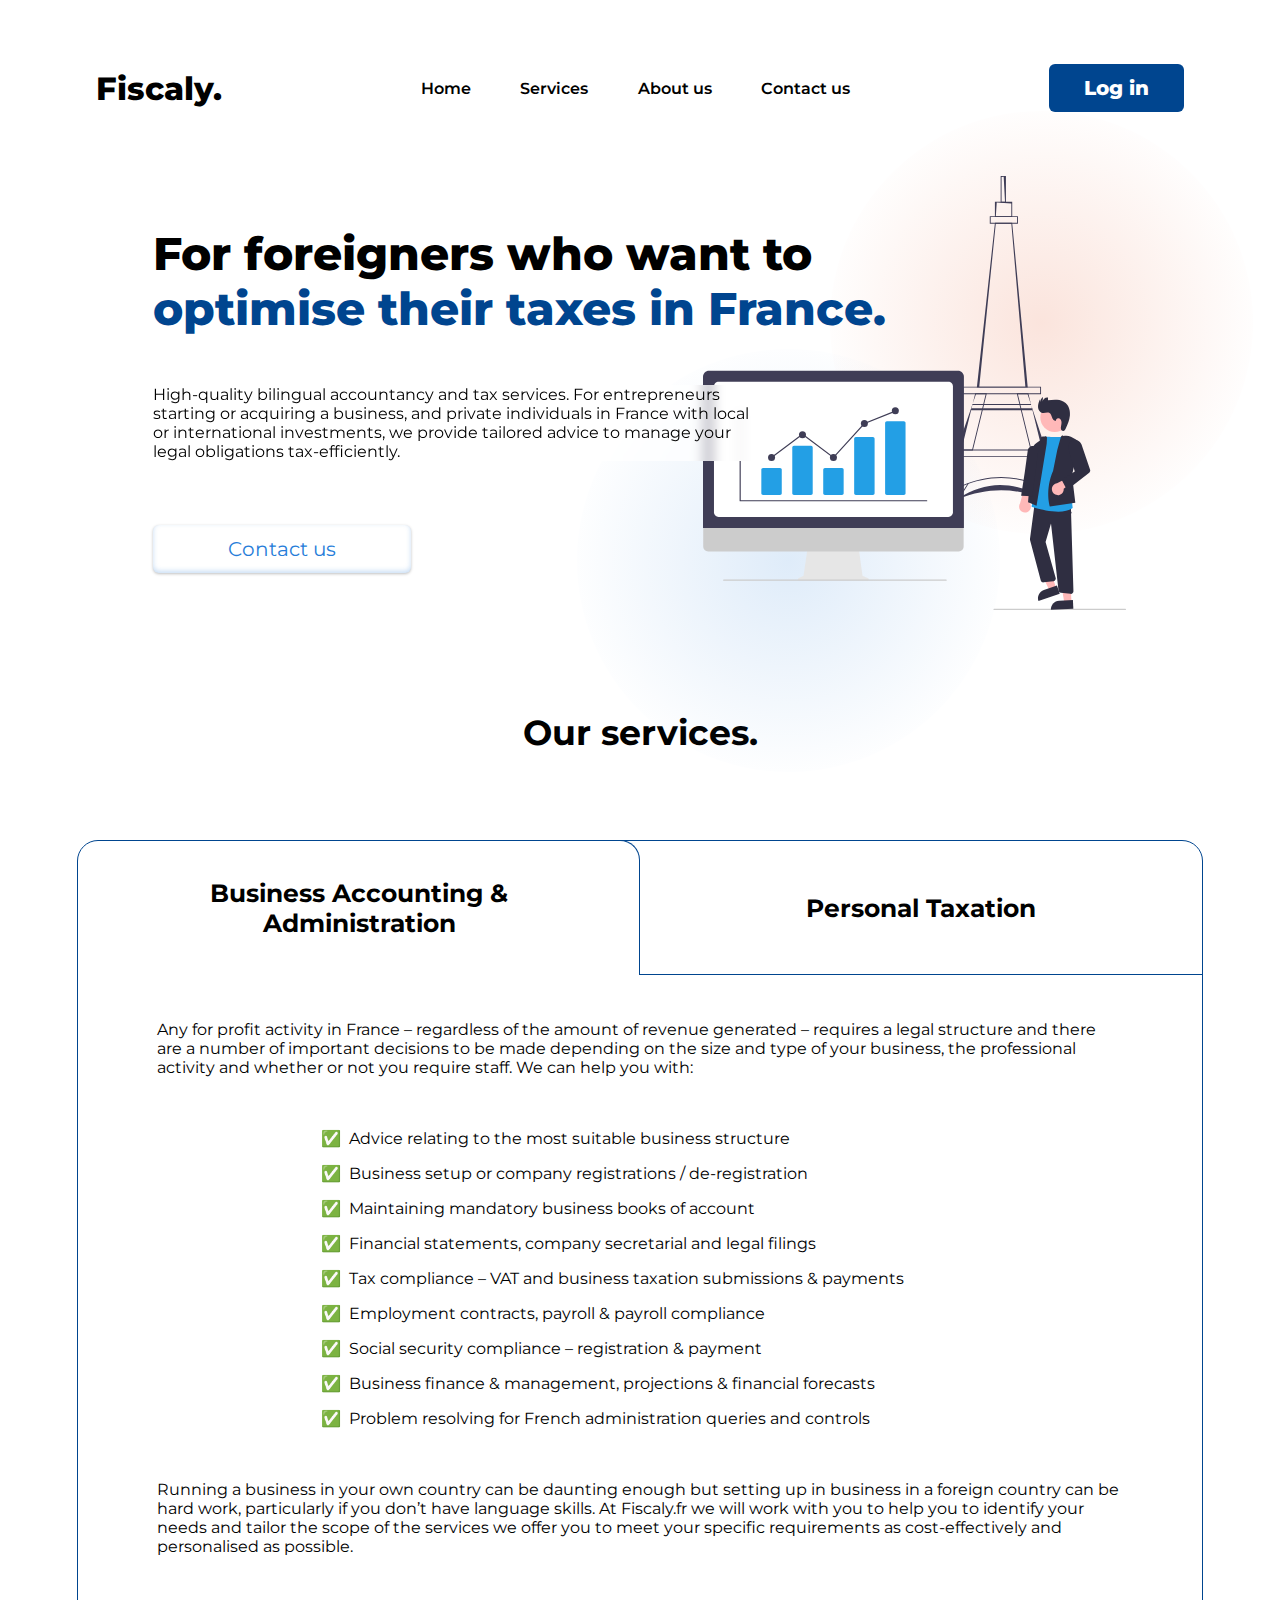
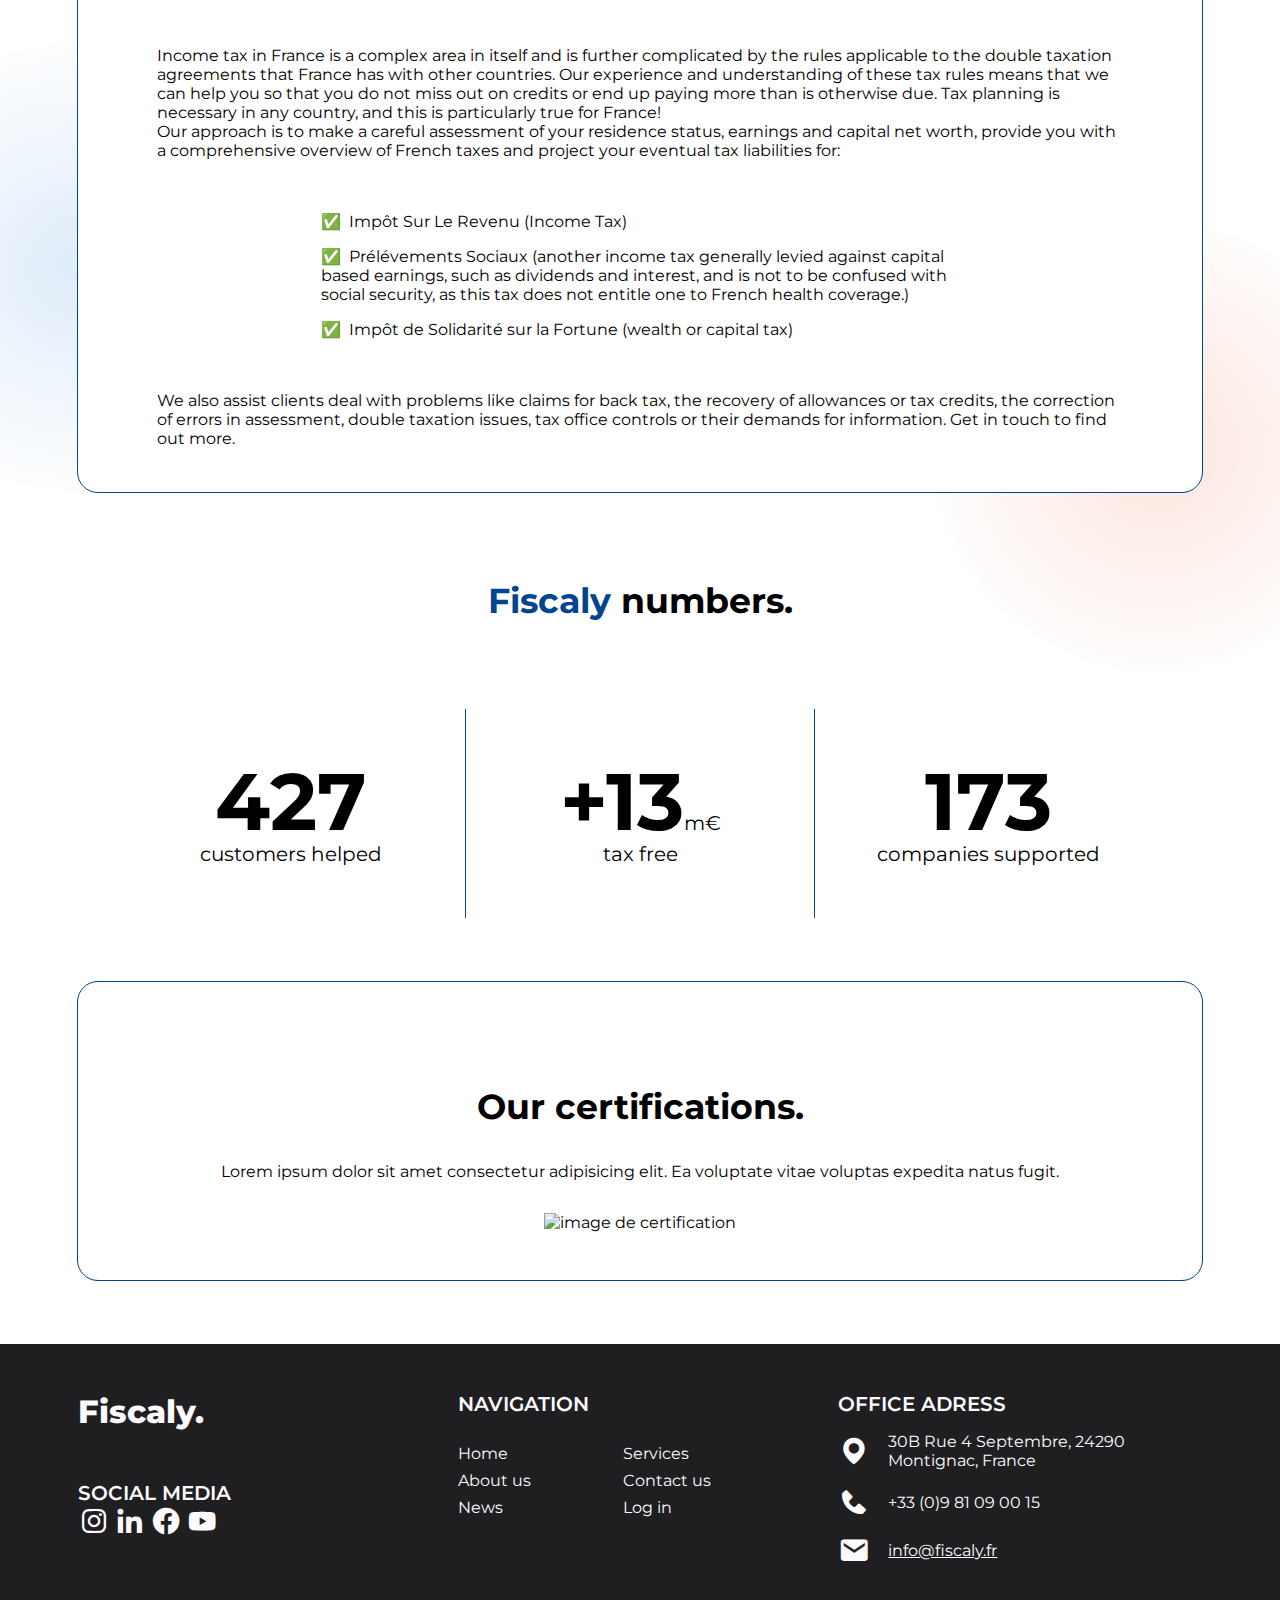
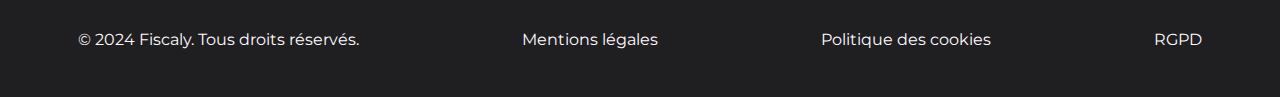
==== index.html @ f1f5fb37 "Initial commit" ====
<!DOCTYPE html>
<html lang='en'>

<head>
  <meta charset='UTF-8'>
  <meta http-equiv='X-UA-Compatible' content='IE=edge'>
  <meta name='viewport' content='width=device-width, initial-scale=1.0'>
  <title>Fiscaly — Optimise your taxes in France</title>
  <meta name='description' content='High-quality bilingual accountancy and tax services. For entrepreneurs starting or acquiring a business, and
          private individuals in France with local or international investments, we provide tailored advice to manage
          your legal obligations tax-efficiently.'>
  <link rel='stylesheet' href='font.css' />
  <link rel='stylesheet' href='style.css' />
  <!-- <link rel='shortcut icon' type='image/png' href='' /> -->
  <script src='script.js' defer></script>
  <!-- Icons -->
  <link href='https://unpkg.com/boxicons@2.1.1/css/boxicons.min.css' rel='stylesheet'>
</head>

<body>
  <header>
    <nav class="nav-main">
      <p class="nav__logo logo"><a href="#">Fiscaly.</a></p>
      <ul class="nav-main__list">
        <li><a href="#home" class="nav-main__link">Home</a></li>
        <li><a href="#" class="nav-main__link">Services</a></li>
        <li><a href="#" class="nav-main__link">About&nbsp;us</a></li>
        <li><a href="#" class="nav-main__link">Contact&nbsp;us</a></li>
      </ul>
      <p class="nav__login"><a href="#">Log&nbsp;in</a></p>
    </nav>
  </header>
  <main>
    <section class="hero-section section-padding-l" id="home">
      <div class="content-cont">
        <h1>For foreigners who want to <span class="color-accent">optimise their taxes in France.</span></h1>
        <p>High-quality bilingual accountancy and tax services. For entrepreneurs starting or acquiring a business, and
          private individuals in France with local or international investments, we provide tailored advice to manage
          your legal obligations tax-efficiently.</p>
        <a href="#" class="cta-button">Contact us</a>
      </div>
      <div class="hero-img-cont"><img src="images/hero-image.svg" alt="personnage"></div>
    </section>
    <section class="section-padding-s" id="services">
      <h2>Our services.</h2>
      <div class="services">
        <div class="tabs">
          <h3 class="active">Business Accounting & Administration</h3>
          <h3>Personal Taxation</h3>
        </div>
        <div class="content" data-tab="accounting">
          <p>Any for profit activity in France – regardless of the amount of revenue generated – requires a legal
            structure and there are a number of important decisions to be made depending on the size and type of your
            business, the professional activity and whether or not you require staff. We can help you with:</p>
          <ul>
            <li>Advice relating to the most suitable business structure</li>
            <li>Business setup or company registrations / de-registration</li>
            <li>Maintaining mandatory business books of account</li>
            <li>Financial statements, company secretarial and legal filings</li>
            <li>Tax compliance – VAT and business taxation submissions & payments</li>
            <li>Employment contracts, payroll & payroll compliance</li>
            <li>Social security compliance – registration & payment</li>
            <li>Business finance & management, projections & financial forecasts</li>
            <li>Problem resolving for French administration queries and controls</li>
          </ul>
          <p>Running a business in your own country can be daunting enough but setting up in business in a foreign
            country can be hard work, particularly if you don’t have language skills. At Fiscaly.fr we will work with
            you to help you to identify your needs and tailor the scope of the services we offer you to meet your
            specific requirements as cost-effectively and personalised as possible.</p>
        </div>
        <div class="content" data-tab="taxation">
          <p>Income tax in France is a complex area in itself and is further complicated by the rules applicable to the
            double taxation agreements that France has with other countries. Our experience and understanding of these
            tax rules means that we can help you so that you do not miss out on credits or end up paying more than is
            otherwise due. Tax planning is necessary in any country, and this is particularly true for France!</p>
          <p>Our approach is to make a careful assessment of your residence status, earnings and capital net worth,
            provide you with
            a comprehensive overview of French taxes and project your eventual tax liabilities for:</p>
          <ul>
            <li>Impôt Sur Le Revenu (Income Tax)</li>
            <li>Prélévements Sociaux (another income tax generally levied against capital based earnings, such as
              dividends and
              interest, and is not to be confused with social security, as this tax does not entitle one to French
              health coverage.)</li>
            <li>Impôt de Solidarité sur la Fortune (wealth or capital tax)</li>
          </ul>
          <p>We also assist clients deal with problems like claims for back tax, the recovery of allowances or tax
            credits, the correction of errors in assessment, double taxation issues, tax office controls or their
            demands for information. Get in touch to find out more.</p>
        </div>
      </div>
    </section>
    <section class="section-padding-m numbers">
      <h2><span class="color-accent">Fiscaly</span> numbers.</h2>
      <div class="content">
        <div>
          <p><span class="large">427</span><br>customers helped</p>
        </div>
        <div>
          <p><span class="large">+13</span>m€<br>tax free</p>
        </div>
        <div>
          <p><span class="large">173</span><br>companies supported</p>
        </div>
      </div>
    </section>
    <section class="certifications">
      <h2>Our certifications.</h2>
      <p>Lorem ipsum dolor sit amet consectetur adipisicing elit. Ea voluptate vitae voluptas expedita natus fugit.</p>
      <img src="" alt="image de certification">
    </section>
  </main>
  <footer class="section-padding-s">
    <div class="footer-content">
      <div>
        <p class="logo">Fiscaly.</p>
        <div>
          <h4 class="uppercase">Social Media</h4>
          <a href="#"><i class='bx bxl-instagram'></i></a>
          <a href="#"><i class='bx bxl-linkedin'></i></a>
          <a href="#"><i class='bx bxl-facebook-circle'></i></a>
          <a href="#"><i class='bx bxl-youtube'></i></a>
        </div>
      </div>
      <div>
        <h4 class="uppercase">Navigation</h4>
        <div class="footer-links-cont">
          <p><a href="#">Home</a></p>
          <p><a href="#">Services</a></p>
          <p><a href="#">About us</a></p>
          <p><a href="#">Contact us</a></p>
          <p><a href="#">News</a></p>
          <p><a href="#">Log in</a></p>
        </div>
      </div>
      <div>
        <h4 class="uppercase">Office adress</h4>
        <div class="item-cont">
          <i class='bx bxs-map'></i>
          <p>30B Rue 4 Septembre, 24290 Montignac, France</p>
        </div>
        <div class="item-cont">
          <i class='bx bxs-phone'></i>
          <p>+33 (0)9 81 09 00 15</p>
        </div>
        <div class="item-cont">
          <i class='bx bxs-envelope'></i>
          <p class="underline"><a href="mailto:info@fiscaly.fr">info@fiscaly.fr</a></p>
        </div>
      </div>
    </div>
    <div class="legal">
      <p>&copy; 2024 Fiscaly. Tous droits réservés.</p>
      <p><a href="#">Mentions légales</a></p>
      <p><a href="#">Politique des cookies</a></p>
      <p><a href="#">RGPD</a></p>
    </div>
  </footer>
</body>

</html>
---- font.css ----
@font-face {
	font-family: "Montserrat";
	src: url("font/Montserrat/Montserrat-100.ttf");
	font-weight: 100;
}
@font-face {
	font-family: "Montserrat";
	src: url("font/Montserrat/Montserrat-200.ttf");
	font-weight: 200;
}
@font-face {
	font-family: "Montserrat";
	src: url("font/Montserrat/Montserrat-300.ttf");
	font-weight: 300;
}
@font-face {
	font-family: "Montserrat";
	src: url("font/Montserrat/Montserrat-400.ttf");
	font-weight: 400; /* Regular */
}

@font-face {
	font-family: "Montserrat";
	src: url("font/Montserrat/Montserrat-500.ttf");
	font-weight: 500; /* Medium */
}

@font-face {
	font-family: "Montserrat";
	src: url("font/Montserrat/Montserrat-600.ttf");
	font-weight: 600; /* SemiBold */
}

@font-face {
	font-family: "Montserrat";
	src: url("font/Montserrat/Montserrat-700.ttf");
	font-weight: 700; /* Bold */
}

@font-face {
	font-family: "Montserrat";
	src: url("font/Montserrat/Montserrat-800.ttf");
	font-weight: 800; /* ExtraBold */
}

@font-face {
	font-family: "Montserrat";
	src: url("font/Montserrat/Montserrat-900.ttf");
	font-weight: 900; /* Black */
}
---- style.css ----
@charset "UTF-8";
:root {
  --color-primary: #ffffff;
  --color-accent: hwb(211 0% 44%);
  --color-accent-light: hsl(211, 70%, 50%);
  --fs-xxl: clamp(2.4rem, 1.9946rem + 1.7297vw, 2.85rem);
  --fs-xl: clamp(1.5rem, 1.2213rem + 1.1892vw, 2.1875rem);
  --fs-l: clamp(1.25rem, 1.1233rem + 0.5405vw, 1.5625rem);
  --fs-m: clamp(1.125rem, 1.0743rem + 0.2162vw, 1.25rem);
  --fs-text: 1rem;
  --font-stack: "Montserrat", system-ui, -apple-system, BlinkMacSystemFont,
  	"Segoe UI", Roboto, Oxygen, Ubuntu, Cantarell, "Open Sans", "Helvetica Neue",
  	sans-serif;
}

*,
*::before,
*::after {
  box-sizing: border-box;
  margin: 0;
  padding: 0;
}

html {
  scroll-behavior: smooth;
  color-scheme: light;
}

body {
  font-family: var(--font-stack);
}

img,
svg {
  max-width: 100%;
}

ul {
  list-style-type: none;
}

a {
  color: currentColor;
  text-decoration: none;
}

.hidden {
  display: none;
}

.uppercase {
  text-transform: uppercase;
}

.underline {
  text-decoration: underline;
}

.bold {
  font-weight: bold;
}

.italic {
  font-style: italic;
}

.color-accent {
  color: var(--color-accent);
}

.section-padding-s {
  /* padding-inline: 6%; */
  padding-inline: clamp(1.25rem, -0.4rem + 6.6vw, 5.375rem);
}

.section-padding-m {
  /* padding-inline: 9%; */
  padding-inline: clamp(1.5rem, -1.15rem + 10.6vw, 8.125rem);
}

.section-padding-l {
  /* padding-inline: 12%; */
  padding-inline: clamp(1.75rem, -1.8rem + 14.2vw, 10rem);
}

.cta-button {
  display: inline-block;
  text-align: center;
  font-size: var(--fs-text);
  padding: 0.5em 1.6em;
  border-radius: 10px;
  cursor: pointer;
}
.cta-button:is(:hover, :focus-visible) {
  text-decoration: underline;
}

section p {
  font-size: var(--fs-text);
}

.logo {
  font-family: var(--font-stack);
  font-weight: 800;
  font-size: 2rem;
}

/* Navbar */
.nav-main {
  display: flex;
  justify-content: space-between;
  align-items: center;
  font-size: 2rem;
  gap: 1em;
  padding: 4rem 6rem;
}

.nav-main > :is(.nav__logo, .nav__login) {
  flex: 0;
  font-weight: 800;
}

.nav-main__list {
  display: flex;
  justify-content: space-around;
  align-items: center;
  list-style: none;
  font-size: 1rem;
  font-weight: 600;
  gap: clamp(0rem, 4vw - 2.5rem, 2rem);
}

.nav-main__link {
  padding: 0.6em 1.2em;
  cursor: pointer;
}

.nav__login {
  display: flex;
  cursor: pointer;
}

.nav__login a {
  font-size: 1.25rem;
  background: var(--color-accent);
  color: #ffffff;
  border-radius: 6px;
  padding: 0.6em 1.75em;
}

@media (width < 992px) {
  .nav-main,
  .nav-main__list {
    flex-direction: column;
  }
}
/* Hero section */
.hero-section {
  position: relative;
  isolation: isolate;
  padding-block: clamp(3rem, 4vmax, 4rem);
}

.hero-section h1 {
  font-size: var(--fs-xxl);
  line-height: 1.2em;
  font-weight: 800;
  max-width: 25ch;
}

.hero-section p {
  font-size: var(--fs-text);
  margin-block: 3em 4em;
  max-width: 55ch;
  background-color: rgba(255, 255, 255, 0.7);
  backdrop-filter: blur(6px);
  border-radius: 4px;
}

.hero-section .cta-button {
  color: var(--color-accent-light);
  font-size: 1.25rem;
  border-radius: 6px;
  padding: 0.6em 3.75em;
  box-shadow: 0 1px 3px rgba(0, 0, 0, 0.25), inset 0 -2px 5px rgba(38, 125, 217, 0.25);
  display: block;
  width: fit-content;
}

.hero-img-cont {
  width: min(100%, 423px);
  position: absolute;
  top: 0;
  right: 12%;
  z-index: -1;
  display: flex;
  align-items: center;
  pointer-events: none;
}

.hero-img-cont::before,
.hero-img-cont::after {
  content: "";
  position: absolute;
  width: 100%;
  aspect-ratio: 1;
  z-index: -1;
  border-radius: 50%;
  background-image: radial-gradient(circle, var(--color), rgba(255, 255, 255, 0) 75%);
}

.hero-img-cont::before {
  --color: rgba(38, 125, 217, 0.15);
  top: 40%;
  left: -30%;
}

.hero-img-cont::after {
  --color: rgba(227, 74, 23, 0.15);
  top: -15%;
  left: 30%;
}

@media (width < 992px) {
  .hero-img-cont {
    position: relative;
    top: 0;
    right: 0;
    margin-inline: auto;
  }
}
/* Our services */
section h2 {
  font-size: var(--fs-xl);
  text-align: center;
  padding-block: 2.5em;
}

.services {
  position: relative;
  border-radius: 1.25rem;
  outline: 1px solid var(--color-accent);
  background: var(--color-primary);
}
.services::before, .services::after {
  content: "";
  position: absolute;
  width: min(100%, 450px);
  aspect-ratio: 1;
  z-index: -1;
  border-radius: 50%;
  background-image: radial-gradient(circle, var(--color), rgba(255, 255, 255, 0) 75%);
}
.services::before {
  --color: rgba(38, 125, 217, 0.15);
  bottom: 0;
  left: 0%;
  translate: -50% 0;
}
.services::after {
  --color: rgba(227, 74, 23, 0.15);
  bottom: 0;
  right: 0;
  translate: 40% 40%;
}

.services .tabs {
  display: flex;
  flex-wrap: nowrap;
  overflow: hidden;
  align-items: center;
}

.services h3 {
  position: relative;
  flex: 1;
  text-align: center;
  font-size: var(--fs-l);
  padding: 1.5em;
  cursor: pointer;
}
.services h3.active::after {
  content: "";
  position: absolute;
  top: -1px;
  height: 100%;
  width: calc(100% + 1px);
  border: 1px solid var(--color-accent);
  border-bottom: none;
}
.services h3:first-child::after {
  left: -1px;
  border-top-right-radius: 1.25rem;
}
.services h3:last-child::after {
  right: -1px;
  border-top-left-radius: 1.25rem;
}
.services h3.active::before {
  content: "";
  position: absolute;
  width: calc(100% + 1px);
  height: 100%;
  border-bottom: 1px solid var(--color-accent);
  top: 0;
}
.services h3:first-child::before {
  right: -100%;
}
.services h3:last-child::before {
  left: -100%;
}

.services .content {
  padding: 2.8rem 7%;
}

.content ul {
  list-style-type: none;
  margin-block: 3.25em;
  display: grid;
  gap: 1em;
  max-width: 58ch;
  margin-inline: auto;
}
.content ul li {
  position: relative;
}
.content ul li::before {
  content: "✅";
  margin-right: 0.5rem;
}

/* Numbers */
.numbers .content {
  display: flex;
  align-items: center;
}

.numbers .content div {
  flex: 1;
  text-align: center;
  padding: 5%;
}
.numbers .content div .large {
  font-size: 4em;
  font-weight: 700;
  line-height: 1em;
}
.numbers .content div p {
  font-size: 1.25rem;
}

@media (min-width: 993px) {
  .numbers .content div:nth-child(2) {
    border-left: 1px solid var(--color-accent);
    border-right: 1px solid var(--color-accent);
  }
}
@media (max-width: 992px) {
  .numbers .content {
    flex-direction: column;
  }
  .numbers .content div:nth-child(2) {
    border-top: 1px solid var(--color-accent);
    border-bottom: 1px solid var(--color-accent);
  }
}
/* Certifications */
.certifications {
  border-radius: 1.25rem;
  outline: 1px solid var(--color-accent);
  padding: 1rem;
  margin-block: 4rem;
  margin-inline: clamp(1.25rem, -0.4rem + 6.6vw, 5.375rem);
  text-align: center;
}

.certifications h2 {
  padding-bottom: 1em;
}

.certifications img {
  margin-block: 2rem;
}

/* Footer */
footer {
  background-color: #1f1f21;
  color: #fffaff;
  padding-block: 3rem;
}

.footer-content {
  display: flex;
  flex-wrap: wrap;
  align-items: flex-start;
  gap: 2rem 1rem;
}

.footer-content > div {
  flex: 1 0 25ch;
  align-self: stretch;
}

.footer-content h4 {
  font-size: var(--fs-m);
  font-weight: 600;
}

.footer-content i {
  color: inherit;
  font-size: 2rem;
  vertical-align: baseline;
}

.footer-content > div:first-child {
  display: flex;
  flex-direction: column;
  gap: 1.4rem;
}

.footer-content > div:first-child div {
  margin-block: auto;
}

.footer-links-cont {
  display: flex;
  flex-wrap: wrap;
  margin-inline: auto;
  margin-top: 1.7em;
}

.footer-links-cont p {
  flex-basis: 15ch;
  margin-bottom: 0.5em;
}

.footer-content .item-cont {
  display: flex;
  align-items: center;
  column-gap: 1.15rem;
  margin-top: 1.7em;
}

.footer-content .item-cont:nth-child(n+2) {
  margin-top: 1em;
}

footer .legal {
  display: flex;
  flex-wrap: wrap;
  justify-content: space-between;
  gap: 2rem;
  padding-top: 4rem;
}

/*# sourceMappingURL=style.css.map */
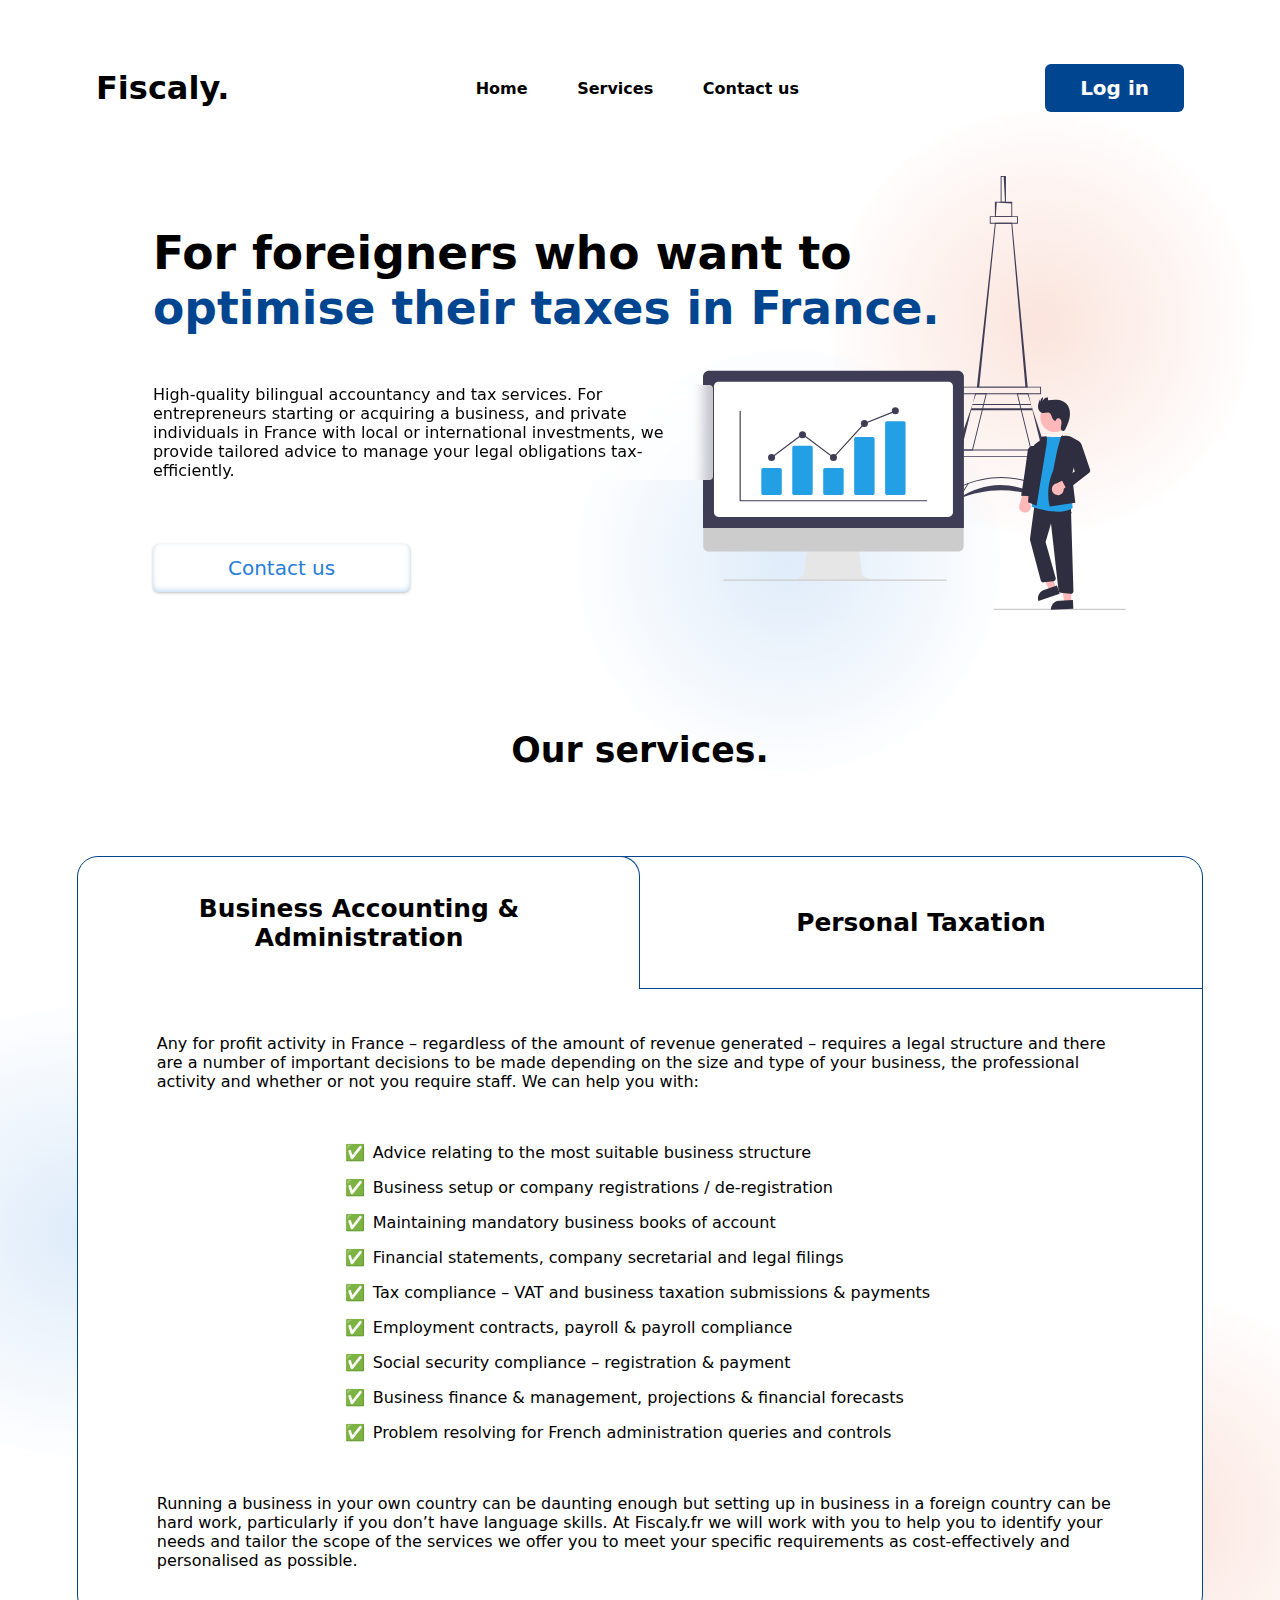
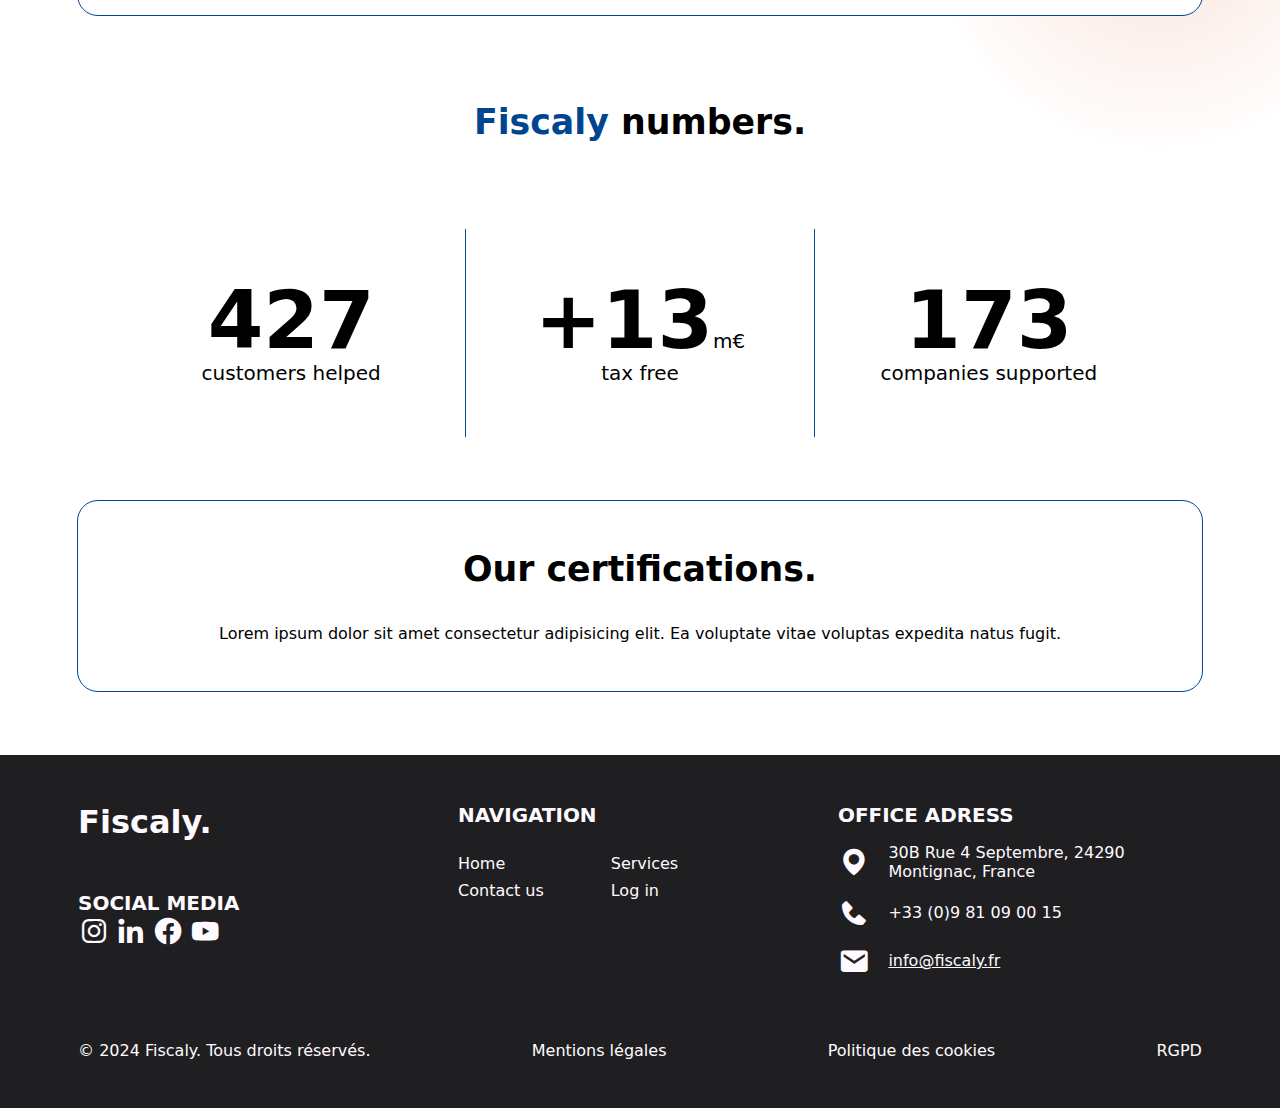
==== commit ab26a947: "add the contact page and some revision of the index page" ====
--- a/index.html
+++ b/index.html
@@ -9,10 +9,9 @@
   <meta name='description' content='High-quality bilingual accountancy and tax services. For entrepreneurs starting or acquiring a business, and
           private individuals in France with local or international investments, we provide tailored advice to manage
           your legal obligations tax-efficiently.'>
-  <link rel='stylesheet' href='font.css' />
-  <link rel='stylesheet' href='style.css' />
-  <!-- <link rel='shortcut icon' type='image/png' href='' /> -->
-  <script src='script.js' defer></script>
+  <link rel='stylesheet' href='assets/font.css' />
+  <link rel='stylesheet' href='assets/style.css' />
+  <script src='assets/script.js' defer></script>
   <!-- Icons -->
   <link href='https://unpkg.com/boxicons@2.1.1/css/boxicons.min.css' rel='stylesheet'>
 </head>
@@ -23,11 +22,11 @@
       <p class="nav__logo logo"><a href="#">Fiscaly.</a></p>
       <ul class="nav-main__list">
         <li><a href="#home" class="nav-main__link">Home</a></li>
-        <li><a href="#" class="nav-main__link">Services</a></li>
-        <li><a href="#" class="nav-main__link">About&nbsp;us</a></li>
-        <li><a href="#" class="nav-main__link">Contact&nbsp;us</a></li>
+        <li><a href="#services" class="nav-main__link">Services</a></li>
+        <!-- <li><a href="#about" class="nav-main__link">About&nbsp;us</a></li> -->
+        <li><a href="contact.html" class="nav-main__link">Contact&nbsp;us</a></li>
       </ul>
-      <p class="nav__login"><a href="#">Log&nbsp;in</a></p>
+      <p class="nav__login"><a href="https://www.fiscaly.fr/">Log&nbsp;in</a></p>
     </nav>
   </header>
   <main>
@@ -37,7 +36,7 @@
         <p>High-quality bilingual accountancy and tax services. For entrepreneurs starting or acquiring a business, and
           private individuals in France with local or international investments, we provide tailored advice to manage
           your legal obligations tax-efficiently.</p>
-        <a href="#" class="cta-button">Contact us</a>
+        <a href="contact.html" class="cta-button">Contact us</a>
       </div>
       <div class="hero-img-cont"><img src="images/hero-image.svg" alt="personnage"></div>
     </section>
@@ -45,8 +44,8 @@
       <h2>Our services.</h2>
       <div class="services">
         <div class="tabs">
-          <h3 class="active">Business Accounting & Administration</h3>
-          <h3>Personal Taxation</h3>
+          <h3 class="active" data-tab="accounting">Business Accounting & Administration</h3>
+          <h3 data-tab="taxation">Personal Taxation</h3>
         </div>
         <div class="content" data-tab="accounting">
           <p>Any for profit activity in France – regardless of the amount of revenue generated – requires a legal
@@ -107,7 +106,7 @@
     <section class="certifications">
       <h2>Our certifications.</h2>
       <p>Lorem ipsum dolor sit amet consectetur adipisicing elit. Ea voluptate vitae voluptas expedita natus fugit.</p>
-      <img src="" alt="image de certification">
+      <!-- <img src="" alt="image de certification"> -->
     </section>
   </main>
   <footer class="section-padding-s">
@@ -126,11 +125,10 @@
         <h4 class="uppercase">Navigation</h4>
         <div class="footer-links-cont">
           <p><a href="#">Home</a></p>
-          <p><a href="#">Services</a></p>
-          <p><a href="#">About us</a></p>
-          <p><a href="#">Contact us</a></p>
-          <p><a href="#">News</a></p>
-          <p><a href="#">Log in</a></p>
+          <p><a href="#services">Services</a></p>
+          <!-- <p><a href="#about">About us</a></p> -->
+          <p><a href="contact.html">Contact us</a></p>
+          <p><a href="https://www.fiscaly.fr/">Log in</a></p>
         </div>
       </div>
       <div>
--- a/assets/font.css
+++ b/assets/font.css
@@ -0,0 +1,50 @@
+@font-face {
+	font-family: "Montserrat";
+	src: url("font/Montserrat/Montserrat-100.ttf");
+	font-weight: 100;
+}
+@font-face {
+	font-family: "Montserrat";
+	src: url("font/Montserrat/Montserrat-200.ttf");
+	font-weight: 200;
+}
+@font-face {
+	font-family: "Montserrat";
+	src: url("font/Montserrat/Montserrat-300.ttf");
+	font-weight: 300;
+}
+@font-face {
+	font-family: "Montserrat";
+	src: url("font/Montserrat/Montserrat-400.ttf");
+	font-weight: 400; /* Regular */
+}
+
+@font-face {
+	font-family: "Montserrat";
+	src: url("font/Montserrat/Montserrat-500.ttf");
+	font-weight: 500; /* Medium */
+}
+
+@font-face {
+	font-family: "Montserrat";
+	src: url("font/Montserrat/Montserrat-600.ttf");
+	font-weight: 600; /* SemiBold */
+}
+
+@font-face {
+	font-family: "Montserrat";
+	src: url("font/Montserrat/Montserrat-700.ttf");
+	font-weight: 700; /* Bold */
+}
+
+@font-face {
+	font-family: "Montserrat";
+	src: url("font/Montserrat/Montserrat-800.ttf");
+	font-weight: 800; /* ExtraBold */
+}
+
+@font-face {
+	font-family: "Montserrat";
+	src: url("font/Montserrat/Montserrat-900.ttf");
+	font-weight: 900; /* Black */
+}
--- a/assets/style.css
+++ b/assets/style.css
@@ -0,0 +1,532 @@
+@charset "UTF-8";
+:root {
+  --color-primary: #ffffff;
+  --color-accent: hwb(211 0% 44%);
+  --color-accent-light: hsl(211, 70%, 50%);
+  --fs-xxl: clamp(2.4rem, 1.9946rem + 1.7297vw, 2.85rem);
+  --fs-xl: clamp(1.5rem, 1.2213rem + 1.1892vw, 2.1875rem);
+  --fs-l: clamp(1.25rem, 1.1233rem + 0.5405vw, 1.5625rem);
+  --fs-m: clamp(1.125rem, 1.0743rem + 0.2162vw, 1.25rem);
+  --fs-text: 1rem;
+  --font-stack: "Montserrat", system-ui, -apple-system, BlinkMacSystemFont,
+  	"Segoe UI", Roboto, Oxygen, Ubuntu, Cantarell, "Open Sans", "Helvetica Neue",
+  	sans-serif;
+}
+
+*,
+*::before,
+*::after {
+  box-sizing: border-box;
+  margin: 0;
+  padding: 0;
+}
+
+html {
+  scroll-behavior: smooth;
+  color-scheme: light;
+}
+
+body {
+  font-family: var(--font-stack);
+  overflow-x: hidden;
+}
+
+img,
+svg {
+  max-width: 100%;
+}
+
+ul {
+  list-style-type: none;
+}
+
+a {
+  color: currentColor;
+  text-decoration: none;
+}
+
+.hidden {
+  display: none;
+}
+
+.uppercase {
+  text-transform: uppercase;
+}
+
+.underline {
+  text-decoration: underline;
+}
+
+.bold {
+  font-weight: bold;
+}
+
+.italic {
+  font-style: italic;
+}
+
+.color-accent {
+  color: var(--color-accent);
+}
+
+.section-padding-s {
+  /* padding-inline: 6%; */
+  padding-inline: clamp(1.25rem, -0.4rem + 6.6vw, 5.375rem);
+}
+
+.section-padding-m {
+  /* padding-inline: 9%; */
+  padding-inline: clamp(1.5rem, -1.15rem + 10.6vw, 8.125rem);
+}
+
+.section-padding-l {
+  /* padding-inline: 12%; */
+  padding-inline: clamp(1.75rem, -1.8rem + 14.2vw, 10rem);
+}
+
+.cta-button {
+  display: inline-block;
+  text-align: center;
+  font-size: var(--fs-text);
+  padding: 0.5em 1.6em;
+  border-radius: 10px;
+  cursor: pointer;
+}
+.cta-button:is(:hover, :focus-visible) {
+  text-decoration: underline;
+}
+
+section p {
+  font-size: var(--fs-text);
+}
+
+.logo {
+  font-family: var(--font-stack);
+  font-weight: 800;
+  font-size: 2rem;
+}
+
+/* Navbar */
+.nav-main {
+  display: flex;
+  justify-content: space-between;
+  align-items: center;
+  font-size: 2rem;
+  gap: 1em;
+  padding: 4rem 6rem;
+}
+
+.nav-main :is(.nav__logo, .nav__login) {
+  flex: 0;
+  font-weight: 800;
+}
+
+.nav-main__list {
+  display: flex;
+  justify-content: space-around;
+  align-items: center;
+  list-style: none;
+  font-size: 1rem;
+  font-weight: 600;
+  gap: clamp(0rem, 4vw - 2.5rem, 2rem);
+}
+
+.nav-main__link {
+  padding: 0.6em 1.2em;
+  cursor: pointer;
+}
+
+.nav__login {
+  display: flex;
+  cursor: pointer;
+}
+
+.nav__login a {
+  font-size: 1.25rem;
+  background: var(--color-accent);
+  color: #ffffff;
+  border-radius: 6px;
+  padding: 0.6em 1.75em;
+}
+
+@media (width < 992px) {
+  .nav-main__list {
+    flex-direction: column;
+  }
+}
+/* Hero section */
+.hero-section {
+  position: relative;
+  isolation: isolate;
+  padding-block: clamp(3rem, 4vmax, 4rem);
+}
+
+.hero-section h1 {
+  font-size: var(--fs-xxl);
+  line-height: 1.2em;
+  font-weight: 800;
+  max-width: 25ch;
+}
+
+.hero-section p {
+  font-size: var(--fs-text);
+  margin-block: 3em 4em;
+  max-width: 55ch;
+  background-color: rgba(255, 255, 255, 0.7);
+  backdrop-filter: blur(6px);
+  border-radius: 4px;
+}
+
+.hero-section .cta-button {
+  color: var(--color-accent-light);
+  font-size: 1.25rem;
+  border-radius: 6px;
+  padding: 0.6em 3.75em;
+  box-shadow: 0 1px 3px rgba(0, 0, 0, 0.25), inset 0 -2px 5px rgba(38, 125, 217, 0.25);
+  display: block;
+  width: fit-content;
+}
+
+.hero-img-cont {
+  width: min(100%, 423px);
+  position: absolute;
+  top: 0;
+  right: 12%;
+  z-index: -1;
+  display: flex;
+  align-items: center;
+  pointer-events: none;
+}
+
+.hero-img-cont::before,
+.hero-img-cont::after {
+  content: "";
+  position: absolute;
+  width: 100%;
+  aspect-ratio: 1;
+  z-index: -1;
+  border-radius: 50%;
+  background-image: radial-gradient(circle, var(--color), rgba(255, 255, 255, 0) 75%);
+}
+
+.hero-img-cont::before {
+  --color: rgba(38, 125, 217, 0.15);
+  top: 40%;
+  left: -30%;
+}
+
+.hero-img-cont::after {
+  --color: rgba(227, 74, 23, 0.15);
+  top: -15%;
+  left: 30%;
+}
+
+@media (width < 992px) {
+  .hero-img-cont {
+    position: relative;
+    top: 0;
+    right: 0;
+    margin-inline: auto;
+  }
+}
+/* Our services */
+section h2 {
+  font-size: var(--fs-xl);
+  text-align: center;
+  padding-block: 2.5em;
+}
+
+.services {
+  position: relative;
+  border-radius: 1.25rem;
+  outline: 1px solid var(--color-accent);
+  background: var(--color-primary);
+}
+.services::before, .services::after {
+  content: "";
+  position: absolute;
+  width: min(100%, 450px);
+  aspect-ratio: 1;
+  z-index: -1;
+  border-radius: 50%;
+  background-image: radial-gradient(circle, var(--color), rgba(255, 255, 255, 0) 75%);
+}
+.services::before {
+  --color: rgba(38, 125, 217, 0.15);
+  top: 150px;
+  left: 0%;
+  translate: -50% 0;
+}
+.services::after {
+  --color: rgba(227, 74, 23, 0.15);
+  top: 260px;
+  right: 0;
+  translate: 40% 40%;
+}
+
+.services .tabs {
+  display: flex;
+  flex-wrap: nowrap;
+  overflow: hidden;
+}
+.services .tabs:has([data-tab=accounting].active) ~ .content:not([data-tab=accounting]) {
+  display: none;
+}
+.services .tabs:has([data-tab=taxation].active) ~ .content:not([data-tab=taxation]) {
+  display: none;
+}
+
+.services h3 {
+  position: relative;
+  flex: 1;
+  text-align: center;
+  font-size: var(--fs-l);
+  padding: 1.5em;
+  cursor: pointer;
+  display: flex;
+  justify-content: center;
+  align-items: center;
+}
+.services h3::before, .services h3::after {
+  pointer-events: none;
+}
+.services h3.active::after {
+  content: "";
+  position: absolute;
+  top: -1px;
+  height: 100%;
+  width: calc(100% + 1px);
+  border: 1px solid var(--color-accent);
+  border-bottom: none;
+}
+.services h3:first-child::after {
+  left: -1px;
+  border-top-right-radius: 1.25rem;
+}
+.services h3:last-child::after {
+  right: -1px;
+  border-top-left-radius: 1.25rem;
+}
+.services h3.active::before {
+  content: "";
+  position: absolute;
+  width: calc(100% + 1px);
+  height: 100%;
+  border-bottom: 1px solid var(--color-accent);
+  top: 0;
+}
+.services h3:first-child::before {
+  right: -100%;
+}
+.services h3:last-child::before {
+  left: -100%;
+}
+
+.services .content {
+  padding: 2.8rem 7%;
+}
+
+.content ul {
+  list-style-type: none;
+  margin-block: 3.25em;
+  display: grid;
+  gap: 1em;
+  max-width: 58ch;
+  margin-inline: auto;
+}
+.content ul li {
+  position: relative;
+}
+.content ul li::before {
+  content: "✅";
+  margin-right: 0.5rem;
+}
+
+/* Numbers */
+.numbers .content {
+  display: flex;
+  align-items: center;
+}
+
+.numbers .content div {
+  flex: 1;
+  text-align: center;
+  padding: 5%;
+}
+.numbers .content div .large {
+  font-size: 4em;
+  font-weight: 700;
+  line-height: 1em;
+}
+.numbers .content div p {
+  font-size: 1.25rem;
+}
+
+@media (min-width: 993px) {
+  .numbers .content div:nth-child(2) {
+    border-left: 1px solid var(--color-accent);
+    border-right: 1px solid var(--color-accent);
+  }
+}
+@media (max-width: 992px) {
+  .numbers .content {
+    flex-direction: column;
+  }
+  .numbers .content div:nth-child(2) {
+    border-top: 1px solid var(--color-accent);
+    border-bottom: 1px solid var(--color-accent);
+  }
+}
+/* Certifications */
+.certifications {
+  border-radius: 1.25rem;
+  outline: 1px solid var(--color-accent);
+  padding: 3rem 1rem;
+  margin-block: 4rem;
+  margin-inline: clamp(1.25rem, -0.4rem + 6.6vw, 5.375rem);
+  text-align: center;
+}
+
+.certifications h2 {
+  padding-block: 0 1em;
+}
+
+.certifications img {
+  margin-top: 2rem;
+}
+
+/* Contact */
+.contact {
+  text-align: center;
+}
+
+.contact h1 {
+  font-size: var(--fs-xxl);
+  text-transform: uppercase;
+}
+.contact h1 + p {
+  font-size: var(--fs-xl);
+  margin-block: 0.8em;
+  max-width: 35ch;
+  margin-inline: auto;
+}
+
+.contact .contacts-cont {
+  display: flex;
+  flex-wrap: wrap;
+  text-align: center;
+  gap: 1rem;
+  margin-bottom: 2em;
+  position: relative;
+}
+.contact .contacts-cont::before, .contact .contacts-cont::after {
+  content: "";
+  position: absolute;
+  width: 450px;
+  aspect-ratio: 1;
+  z-index: -1;
+  border-radius: 50%;
+  background-image: radial-gradient(circle, var(--color), rgba(255, 255, 255, 0) 75%);
+}
+.contact .contacts-cont::before {
+  --color: rgba(38, 125, 217, 0.15);
+  top: 0;
+  right: 15%;
+}
+.contact .contacts-cont::after {
+  --color: rgba(227, 74, 23, 0.15);
+  bottom: 0%;
+  left: -40px;
+}
+.contact .contacts-cont > div {
+  border-radius: 12px;
+  border: 1px solid var(--color-accent);
+  background: var(--color-primary);
+  flex: 1 0 350px;
+  max-width: 450px;
+  margin-inline: auto;
+  padding: 2rem;
+  font-size: var(--fs-xl);
+}
+.contact .contacts-cont > div i {
+  font-size: 2em;
+}
+.contact .contacts-cont > div h2 {
+  font-size: 1em;
+}
+.contact .contacts-cont > div p {
+  font-size: var(--fs-text);
+}
+
+/* Footer */
+footer {
+  background-color: #1f1f21;
+  color: #fffaff;
+  padding-block: 3rem;
+}
+
+.footer-content {
+  display: flex;
+  flex-wrap: wrap;
+  align-items: flex-start;
+  gap: 2rem 1rem;
+}
+
+.footer-content > div {
+  flex: 1 0 25ch;
+  align-self: stretch;
+}
+
+.footer-content h4 {
+  font-size: var(--fs-m);
+  font-weight: 600;
+}
+
+.footer-content i {
+  color: inherit;
+  font-size: 2rem;
+  vertical-align: baseline;
+}
+
+.footer-content > div:first-child {
+  display: flex;
+  flex-direction: column;
+  gap: 1.4rem;
+}
+
+.footer-content > div:first-child div {
+  margin-block: auto;
+}
+
+.footer-links-cont {
+  display: flex;
+  flex-wrap: wrap;
+  margin-inline: auto;
+  margin-top: 1.7em;
+}
+
+.footer-links-cont p {
+  flex-basis: 15ch;
+  margin-bottom: 0.5em;
+}
+
+.footer-content .item-cont {
+  display: flex;
+  align-items: center;
+  column-gap: 1.15rem;
+  margin-top: 1.7em;
+}
+
+.footer-content .item-cont:nth-child(n+2) {
+  margin-top: 1em;
+}
+
+footer .legal {
+  display: flex;
+  flex-wrap: wrap;
+  justify-content: space-between;
+  gap: 2rem;
+  padding-top: 4rem;
+}
+
+/*# sourceMappingURL=style.css.map */
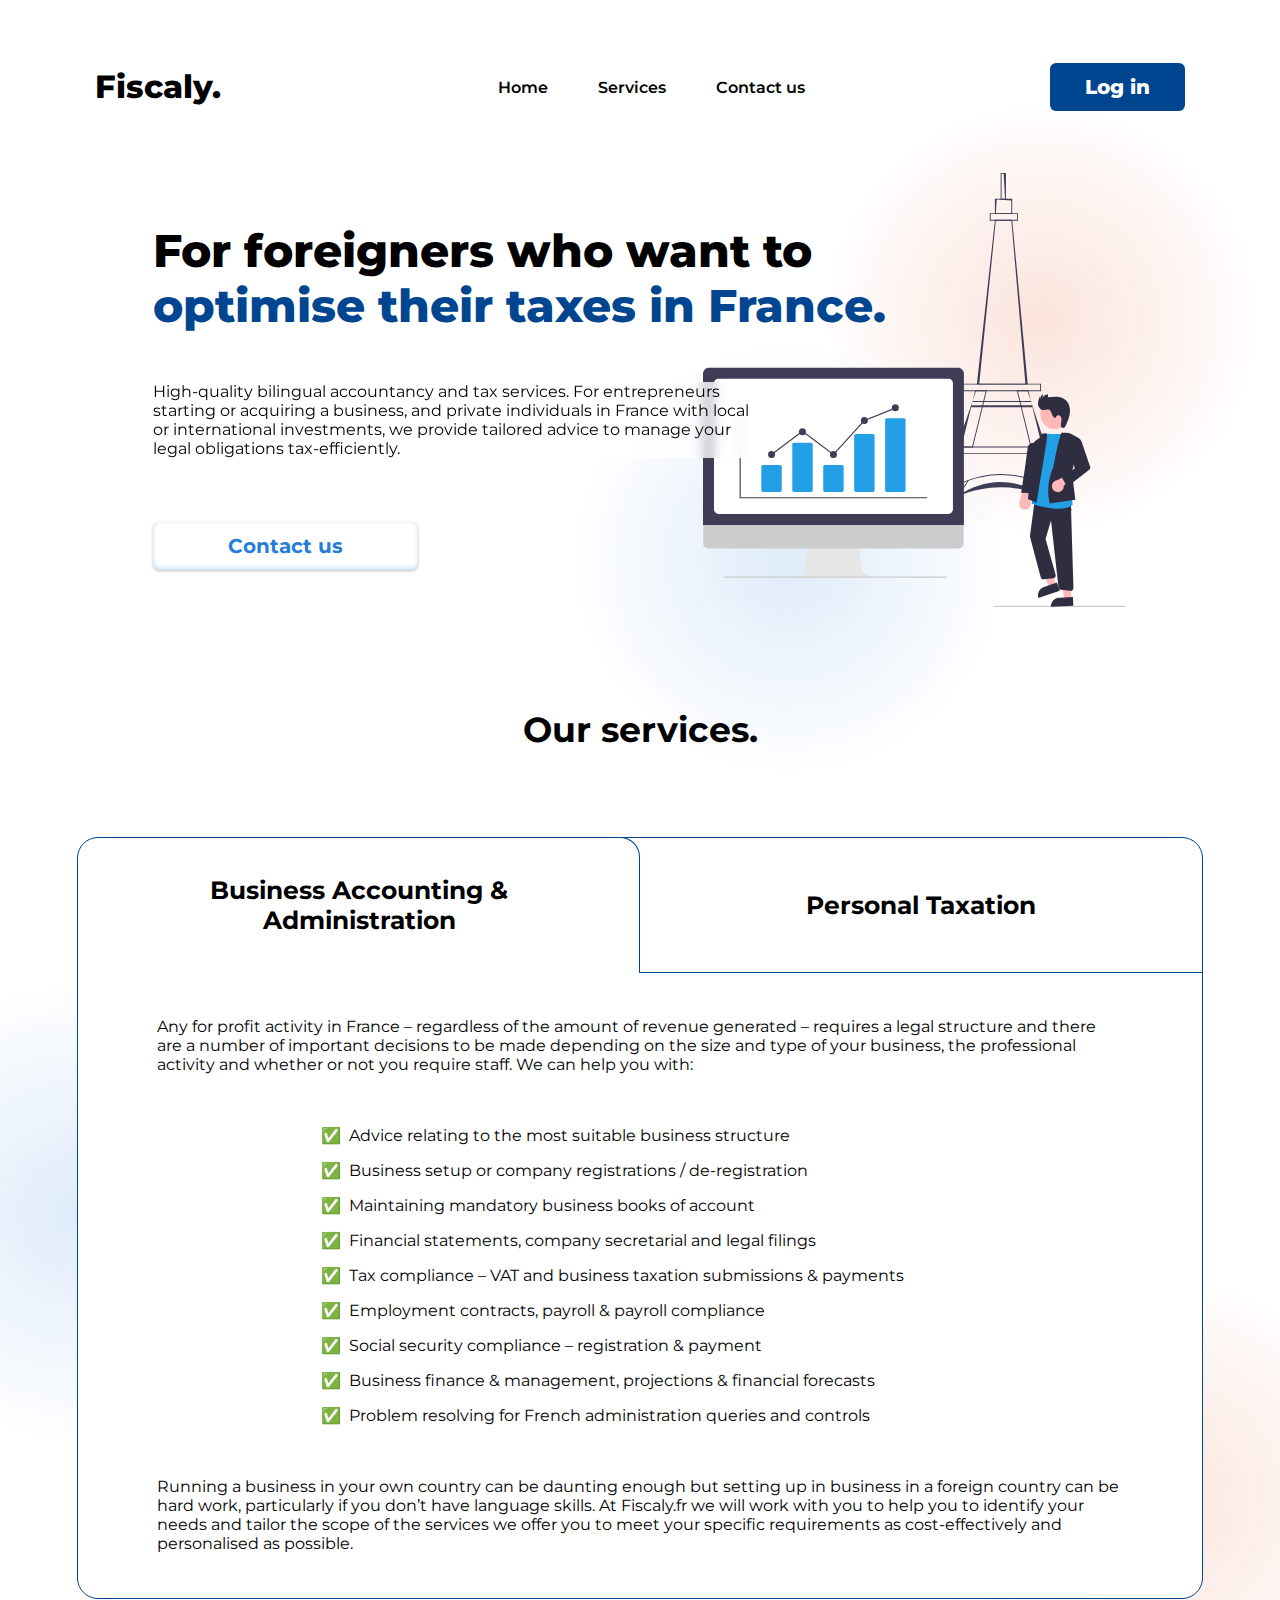
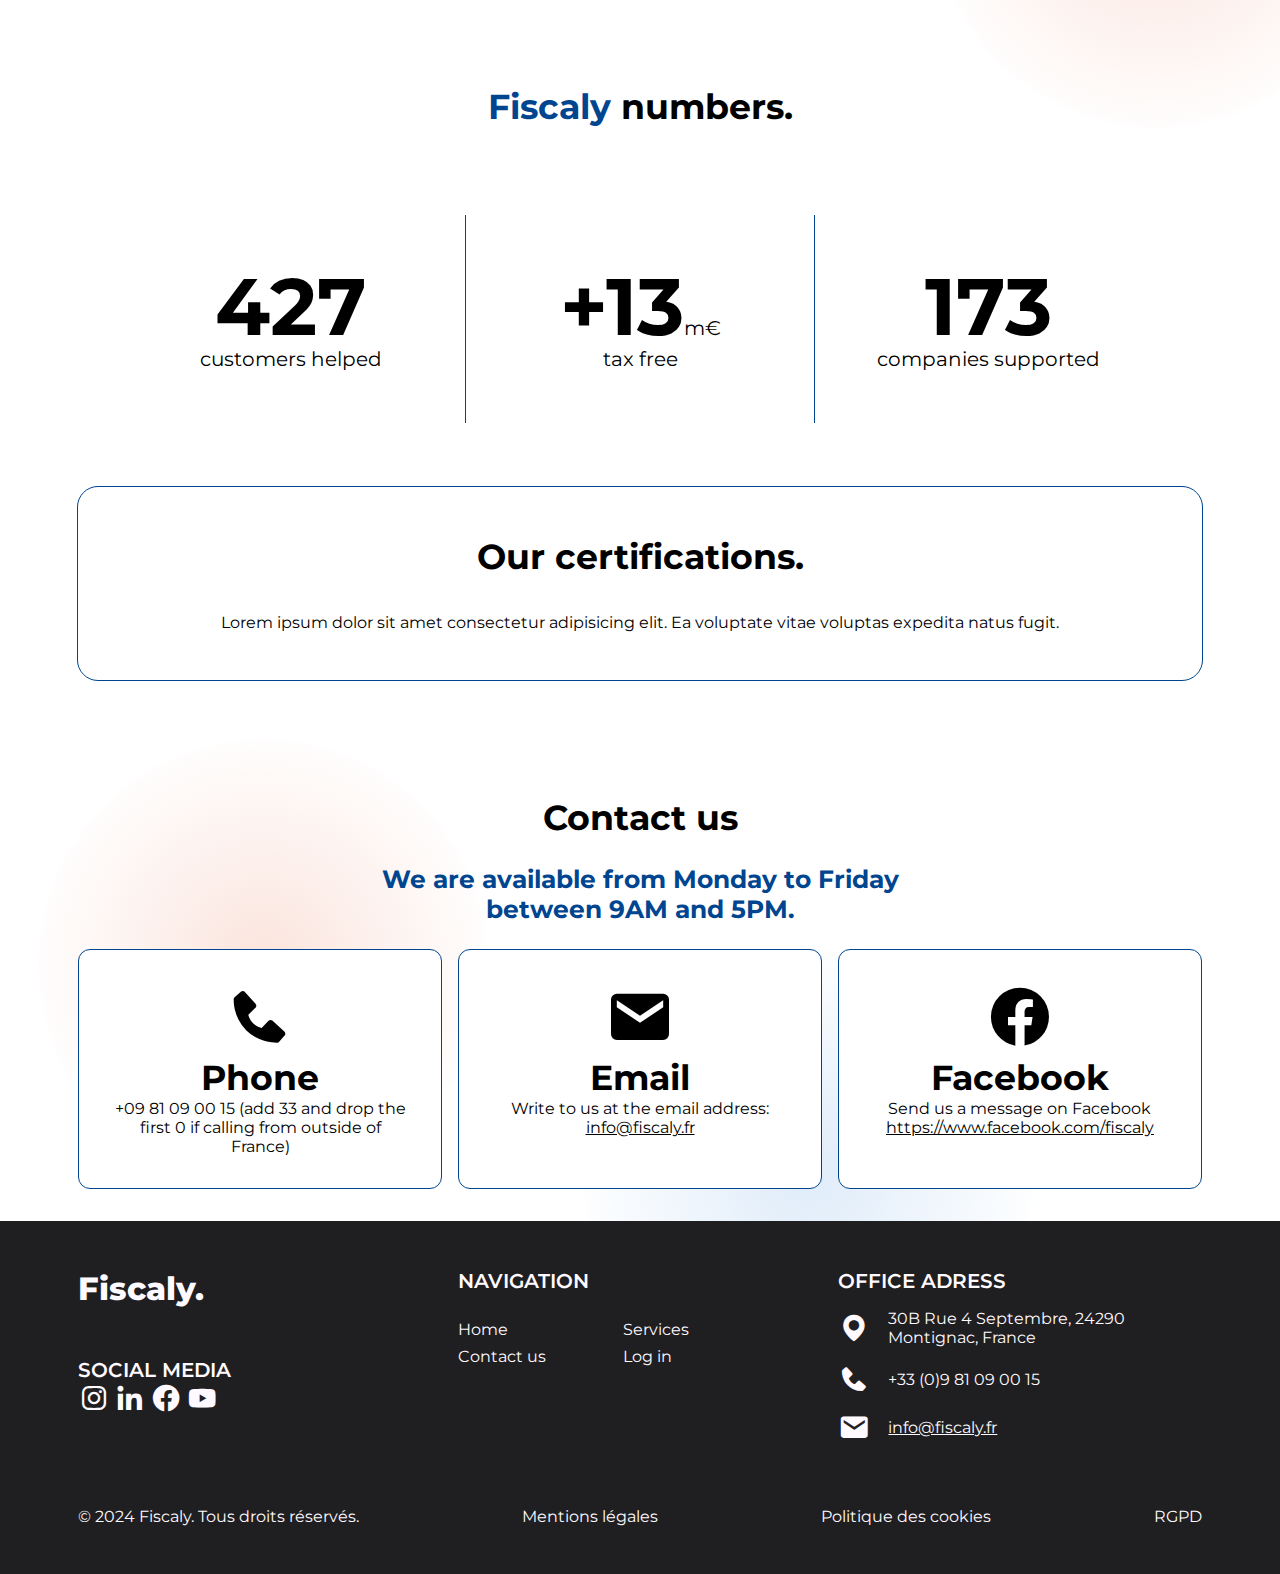
==== commit 5a39085c: "add responsive of the navbar" ====
--- a/index.html
+++ b/index.html
@@ -20,13 +20,17 @@
   <header>
     <nav class="nav-main">
       <p class="nav__logo logo"><a href="#">Fiscaly.</a></p>
-      <ul class="nav-main__list">
-        <li><a href="#home" class="nav-main__link">Home</a></li>
-        <li><a href="#services" class="nav-main__link">Services</a></li>
-        <!-- <li><a href="#about" class="nav-main__link">About&nbsp;us</a></li> -->
-        <li><a href="contact.html" class="nav-main__link">Contact&nbsp;us</a></li>
-      </ul>
-      <p class="nav__login"><a href="https://www.fiscaly.fr/">Log&nbsp;in</a></p>
+      <div class="burger-cont">
+        <div class="burger--line"></div>
+      </div>
+      <div class="nav__content">
+        <ul class="nav-main__list">
+          <li><a href="#" class="nav-main__link">Home</a></li>
+          <li><a href="#services" class="nav-main__link">Services</a></li>
+          <li><a href="#contact" class="nav-main__link">Contact&nbsp;us</a></li>
+        </ul>
+        <p class="nav__login"><a href="https://www.fiscaly.fr/">Log&nbsp;in</a></p>
+      </div>
     </nav>
   </header>
   <main>
@@ -36,7 +40,7 @@
         <p>High-quality bilingual accountancy and tax services. For entrepreneurs starting or acquiring a business, and
           private individuals in France with local or international investments, we provide tailored advice to manage
           your legal obligations tax-efficiently.</p>
-        <a href="contact.html" class="cta-button">Contact us</a>
+        <a href="#contact" class="cta-button">Contact us</a>
       </div>
       <div class="hero-img-cont"><img src="images/hero-image.svg" alt="personnage"></div>
     </section>
@@ -103,10 +107,35 @@
         </div>
       </div>
     </section>
-    <section class="certifications">
+    <section class="certifications section-padding-s">
       <h2>Our certifications.</h2>
       <p>Lorem ipsum dolor sit amet consectetur adipisicing elit. Ea voluptate vitae voluptas expedita natus fugit.</p>
       <!-- <img src="" alt="image de certification"> -->
+    </section>
+    <section class="contact section-padding-s" id="contact">
+      <h2>Contact us</h2>
+      <p class="color-accent bold">We are available from Monday to Friday between 9AM and 5PM.</p>
+      <div class="contacts-cont">
+        <div>
+          <i class='bx bxs-phone'></i>
+          <h3>Phone</h3>
+          <p>+09 81 09 00 15 (add 33 and drop the first 0 if calling from outside of France)</p>
+        </div>
+        <div>
+          <i class='bx bxs-envelope'></i>
+          <h3>Email</h3>
+          <p>Write to us at the email address:
+            <span class="underline">info@fiscaly.fr</span>
+          </p>
+        </div>
+        <div>
+          <i class='bx bxl-facebook-circle'></i>
+          <h3>Facebook</h3>
+          <p>Send us a message on Facebook
+            <a href="https://www.facebook.com/fiscaly" class="underline">https://www.facebook.com/fiscaly</a>
+          </p>
+        </div>
+      </div>
     </section>
   </main>
   <footer class="section-padding-s">
@@ -115,10 +144,10 @@
         <p class="logo">Fiscaly.</p>
         <div>
           <h4 class="uppercase">Social Media</h4>
-          <a href="#"><i class='bx bxl-instagram'></i></a>
-          <a href="#"><i class='bx bxl-linkedin'></i></a>
-          <a href="#"><i class='bx bxl-facebook-circle'></i></a>
-          <a href="#"><i class='bx bxl-youtube'></i></a>
+          <a aria-label="instagram" href="#"><i class='bx bxl-instagram'></i></a>
+          <a aria-label="linkedin" href="#"><i class='bx bxl-linkedin'></i></a>
+          <a aria-label="facebook" href="https://www.facebook.com/fiscaly"><i class='bx bxl-facebook-circle'></i></a>
+          <a aria-label="youtube" href="#"><i class='bx bxl-youtube'></i></a>
         </div>
       </div>
       <div>
@@ -126,8 +155,7 @@
         <div class="footer-links-cont">
           <p><a href="#">Home</a></p>
           <p><a href="#services">Services</a></p>
-          <!-- <p><a href="#about">About us</a></p> -->
-          <p><a href="contact.html">Contact us</a></p>
+          <p><a href="#contact">Contact us</a></p>
           <p><a href="https://www.fiscaly.fr/">Log in</a></p>
         </div>
       </div>
--- a/assets/font.css
+++ b/assets/font.css
@@ -1,50 +1,50 @@
 @font-face {
 	font-family: "Montserrat";
-	src: url("font/Montserrat/Montserrat-100.ttf");
+	src: url("../font/Montserrat/Montserrat-100.ttf");
 	font-weight: 100;
 }
 @font-face {
 	font-family: "Montserrat";
-	src: url("font/Montserrat/Montserrat-200.ttf");
+	src: url("../font/Montserrat/Montserrat-200.ttf");
 	font-weight: 200;
 }
 @font-face {
 	font-family: "Montserrat";
-	src: url("font/Montserrat/Montserrat-300.ttf");
+	src: url("../font/Montserrat/Montserrat-300.ttf");
 	font-weight: 300;
 }
 @font-face {
 	font-family: "Montserrat";
-	src: url("font/Montserrat/Montserrat-400.ttf");
+	src: url("../font/Montserrat/Montserrat-400.ttf");
 	font-weight: 400; /* Regular */
 }
 
 @font-face {
 	font-family: "Montserrat";
-	src: url("font/Montserrat/Montserrat-500.ttf");
+	src: url("../font/Montserrat/Montserrat-500.ttf");
 	font-weight: 500; /* Medium */
 }
 
 @font-face {
 	font-family: "Montserrat";
-	src: url("font/Montserrat/Montserrat-600.ttf");
+	src: url("../font/Montserrat/Montserrat-600.ttf");
 	font-weight: 600; /* SemiBold */
 }
 
 @font-face {
 	font-family: "Montserrat";
-	src: url("font/Montserrat/Montserrat-700.ttf");
+	src: url("../font/Montserrat/Montserrat-700.ttf");
 	font-weight: 700; /* Bold */
 }
 
 @font-face {
 	font-family: "Montserrat";
-	src: url("font/Montserrat/Montserrat-800.ttf");
+	src: url("../font/Montserrat/Montserrat-800.ttf");
 	font-weight: 800; /* ExtraBold */
 }
 
 @font-face {
 	font-family: "Montserrat";
-	src: url("font/Montserrat/Montserrat-900.ttf");
+	src: url("../font/Montserrat/Montserrat-900.ttf");
 	font-weight: 900; /* Black */
 }
--- a/assets/style.css
+++ b/assets/style.css
@@ -108,12 +108,16 @@
 
 /* Navbar */
 .nav-main {
+  --padding-inline: clamp(3rem, 1.4118rem + 5.6471vw, 6rem);
+  position: relative;
+  z-index: 100;
   display: flex;
   justify-content: space-between;
   align-items: center;
   font-size: 2rem;
   gap: 1em;
-  padding: 4rem 6rem;
+  padding-block: calc(0.66 * var(--padding-inline));
+  padding-inline: var(--padding-inline);
 }
 
 .nav-main :is(.nav__logo, .nav__login) {
@@ -121,7 +125,14 @@
   font-weight: 800;
 }
 
+.nav__content {
+  display: flex;
+  flex: 1;
+  justify-content: flex-end;
+}
+
 .nav-main__list {
+  margin-inline: auto;
   display: flex;
   justify-content: space-around;
   align-items: center;
@@ -147,11 +158,105 @@
   color: #ffffff;
   border-radius: 6px;
   padding: 0.6em 1.75em;
-}
-
+  align-self: center;
+}
+
+.burger-cont {
+  width: 60px;
+  aspect-ratio: 1;
+  padding: 8px;
+  display: flex;
+  flex-direction: column;
+  justify-content: center;
+  gap: 8px;
+  cursor: pointer;
+  z-index: 99;
+}
+
+.burger--line {
+  height: 5px;
+  width: 100%;
+  background-color: var(--color-primary);
+  outline: 2px solid var(--color-accent);
+  border-radius: 50px;
+  position: relative;
+  transition: 0.5s, background-color 0.25s;
+}
+
+.burger--line::before,
+.burger--line::after {
+  content: "";
+  position: absolute;
+  width: inherit;
+  height: inherit;
+  border-radius: inherit;
+  background-color: var(--color-primary);
+  outline: inherit;
+  transition: 0.3s;
+}
+
+.burger--line::before {
+  top: -12px;
+}
+
+.burger--line::after {
+  top: 12px;
+}
+
+.burger-cont.active .burger--line {
+  background-color: transparent;
+}
+
+.burger-cont.active .burger--line::before {
+  top: 0;
+  rotate: -45deg;
+}
+
+.burger-cont.active .burger--line::after {
+  top: 0;
+  rotate: 45deg;
+}
+
+@media (width >= 992px) {
+  .burger-cont {
+    display: none;
+  }
+}
 @media (width < 992px) {
+  .nav__content {
+    --gap: 2rem;
+    position: absolute;
+    top: 0;
+    left: 0;
+    width: 100%;
+    z-index: 10;
+    background-color: var(--color-accent);
+    flex-direction: column;
+    gap: var(--gap);
+    align-items: center;
+    color: var(--color-primary);
+    padding-block: calc(0.66 * var(--padding-inline));
+    padding-inline: calc(0.33 * var(--padding-inline));
+    border-bottom-left-radius: 1rem;
+    border-bottom-right-radius: 1rem;
+    transform: translateY(-100%);
+    transition: transform 0.25s ease-in-out;
+  }
+  .nav__content .nav-main__list {
+    gap: calc(0.5 * var(--gap));
+  }
+  .nav__content li {
+    font-size: var(--fs-l);
+  }
+  .nav__content .nav__login a {
+    background: var(--color-primary);
+    color: var(--color-accent);
+  }
   .nav-main__list {
     flex-direction: column;
+  }
+  .burger-cont.active + .nav__content {
+    transform: translateY(0);
   }
 }
 /* Hero section */
@@ -185,6 +290,7 @@
   box-shadow: 0 1px 3px rgba(0, 0, 0, 0.25), inset 0 -2px 5px rgba(38, 125, 217, 0.25);
   display: block;
   width: fit-content;
+  font-weight: 700;
 }
 
 .hero-img-cont {
@@ -400,13 +506,12 @@
   text-align: center;
 }
 
-.contact h1 {
-  font-size: var(--fs-xxl);
-  text-transform: uppercase;
-}
-.contact h1 + p {
-  font-size: var(--fs-xl);
-  margin-block: 0.8em;
+.contact h2 {
+  padding-block: 1.5em 0;
+}
+.contact h2 + p {
+  font-size: var(--fs-l);
+  margin-block: 1em;
   max-width: 35ch;
   margin-inline: auto;
 }
@@ -451,7 +556,7 @@
 .contact .contacts-cont > div i {
   font-size: 2em;
 }
-.contact .contacts-cont > div h2 {
+.contact .contacts-cont > div h3 {
   font-size: 1em;
 }
 .contact .contacts-cont > div p {
